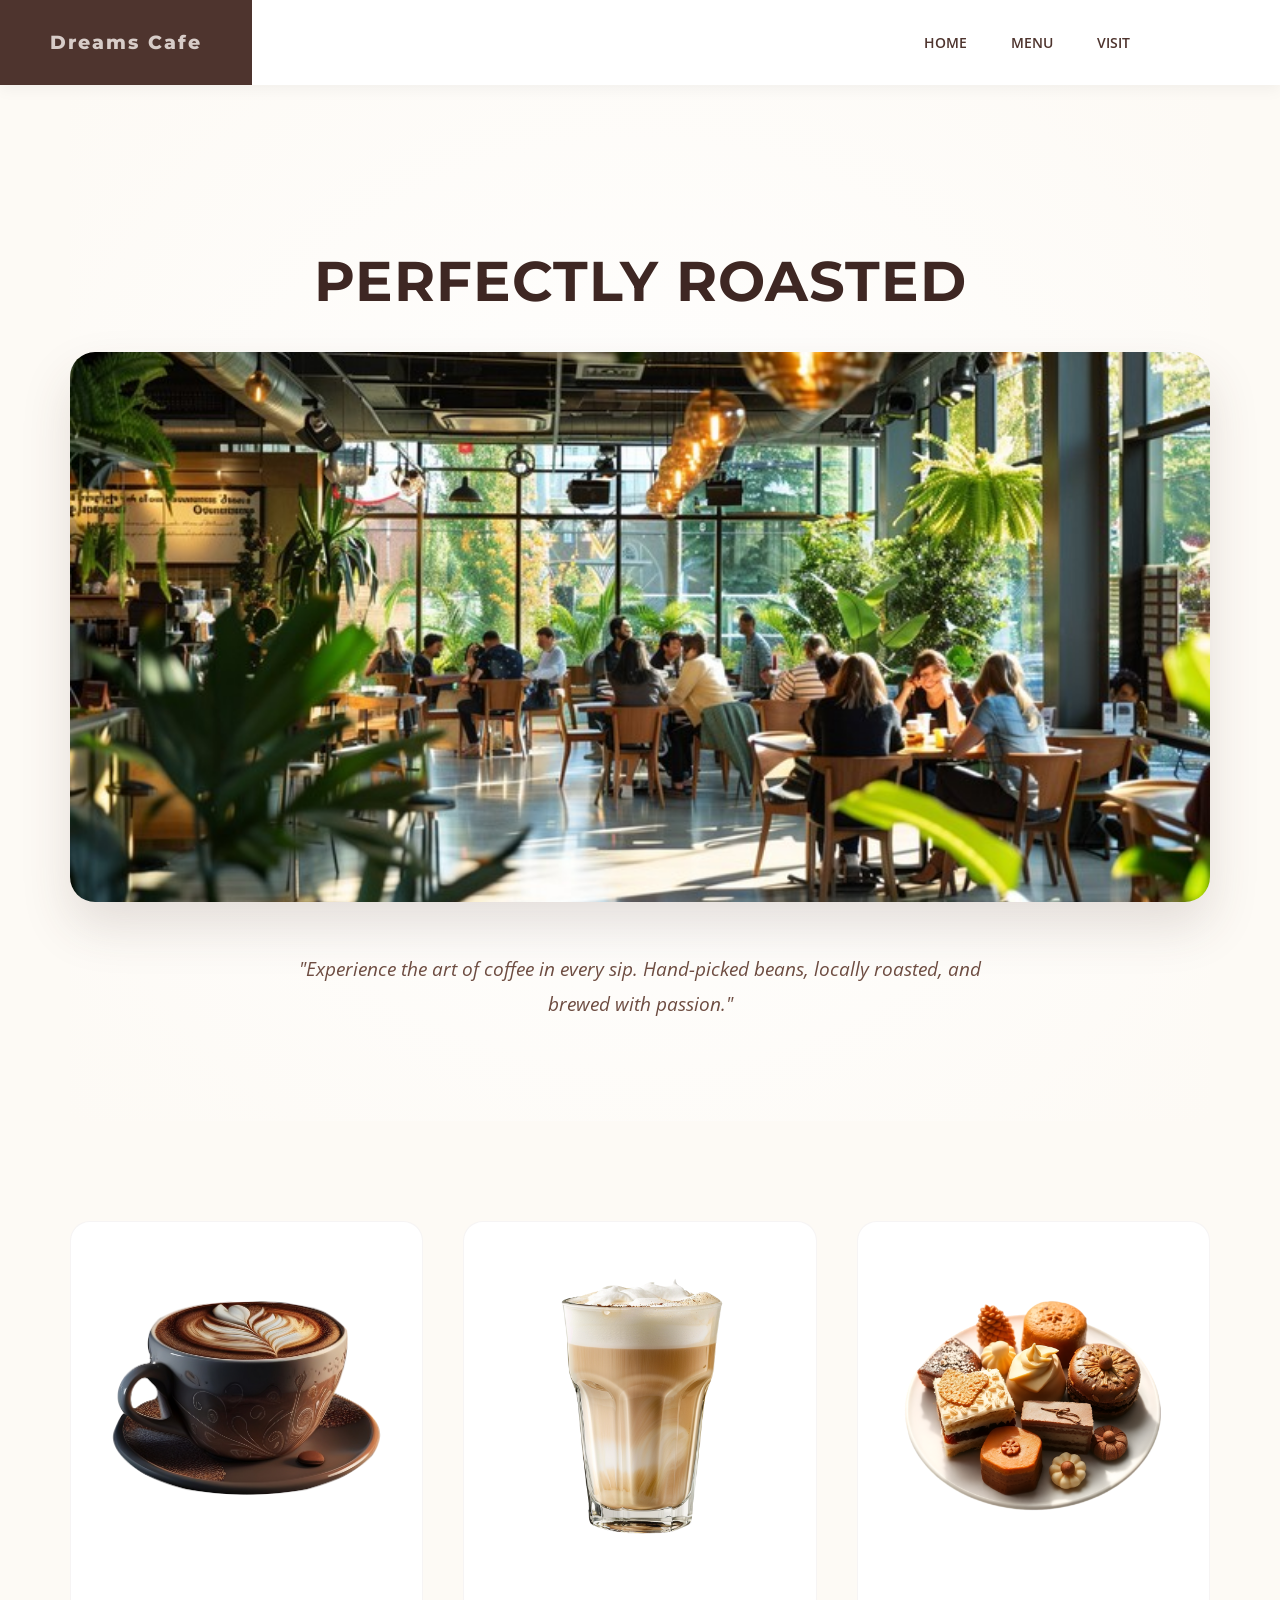
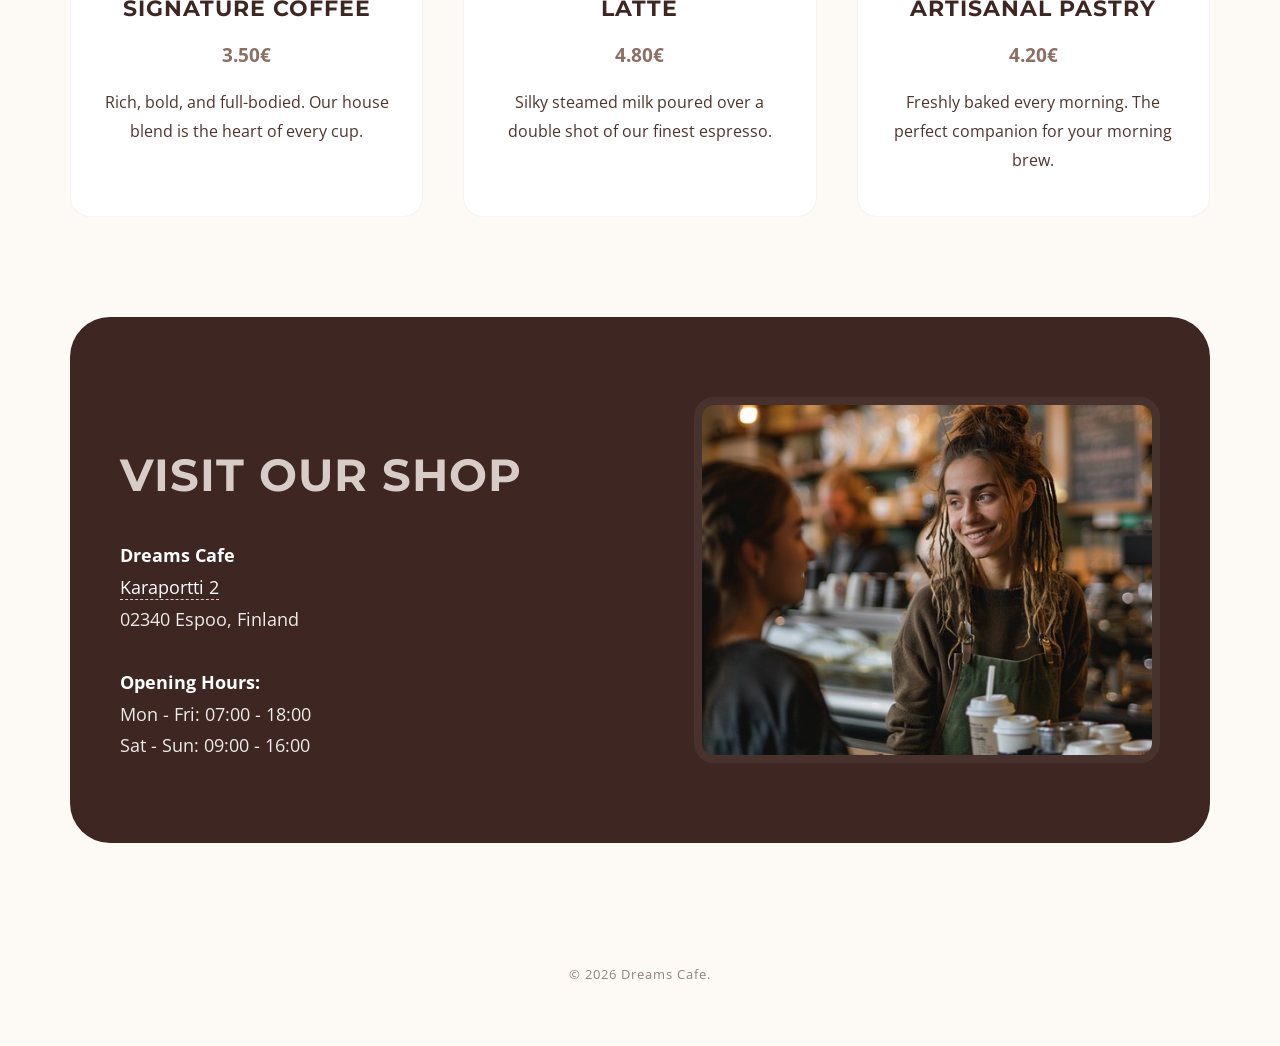
==== index.html @ cf1ba249 "added font" ====
<!DOCTYPE html>
<html lang="fi">
<head>
    <meta charset="UTF-8">
    <meta name="viewport" content="width=device-width, initial-scale=1.0">
    <title>Bean & Brew - Artisanal Coffee</title>


    <link href="https://fonts.googleapis.com/css2?family=Montserrat:wght@400;600;800&family=Open+Sans:wght@300;400;600&display=swap" rel="stylesheet">

    <link rel="stylesheet" href="layout.css">
</head>
<body>

    <header>
        <div class="logo-section">Dreams Cafe</div>
        <nav>
            <a href="#home">HOME</a>
            <a href="#products">MENU</a>
            <a href="#contact">VISIT</a>
        </nav>
    </header>

    <div class="container">

        <section id="home" class="home-section">
            <h1 class="hero-title">Perfectly Roasted</h1>
            <div class="img-wrapper">
                <img src="image/StockCake-Bustling_Coffee_Shop-832992-medium.jpg" alt="Fresh Coffee">
            </div>
            <p class="description-text">
                "Experience the art of coffee in every sip. Hand-picked beans, locally roasted, and brewed with passion."
            </p>
        </section>

        <section id="products" class="products-section">
            <div class="product-card">
                <img src="image/vecteezy_3d-realistic-coffee-cup-coffee-cup-cartoon_21049268.png" alt="Coffee">
                <h3>Signature Coffee</h3>
                <span class="price">3.50€</span>
                <p>Rich, bold, and full-bodied. Our house blend is the heart of every cup.</p>
            </div>
            <div class="product-card">
                <img src="image/vecteezy_creamy-latte-coffee-drink-in-glass_55181079.png" alt="Latte">
                <h3>Latte</h3>
                <span class="price">4.80€</span>
                <p>Silky steamed milk poured over a double shot of our finest espresso.</p>
            </div>
            <div class="product-card">
                <img src="image/vecteezy_artisan-pastries-beautifully-arranged-cakes-and-sweets_57127421.png" alt="Pastry">
                <h3>Artisanal Pastry</h3>
                <span class="price">4.20€</span>
                <p>Freshly baked every morning. The perfect companion for your morning brew.</p>
            </div>
        </section>

        <section id="contact" class="contact-section">
            <div class="contact-details">
                <h2>Visit Our Shop</h2>
                <div class="address-box">
                    <b>Dreams Cafe</b><br>
                    <a href="https://www.google.com/maps/search/?api=1&query=Karaportti+2+02340+Espoo" target="_blank">Karaportti 2</a><br>
                    02340 Espoo, Finland<br><br>
                    <b>Opening Hours:</b><br>
                    Mon - Fri: 07:00 - 18:00<br>
                    Sat - Sun: 09:00 - 16:00
                </div>
            </div>
            <img src="image/StockCake-Friendly_Barista_Smiling-459748-medium.jpg" alt="Our worker" class="map-img">
        </section>

    </div>

    <footer>
        © 2026 Dreams Cafe.
    </footer>

</body>
</html>
---- layout.css ----
html { scroll-behavior: smooth; }

body {
    margin: 0;
    padding: 0;
    font-family: 'Open Sans', sans-serif;
    background-color: #fdfaf5;
    color: #4e342e;
    line-height: 1.8;
}

h1, h2, h3 {
    font-family: 'Montserrat', sans-serif;
    text-transform: uppercase;
    letter-spacing: 1px;
    color: #3e2723;
}


header {
    background-color: #ffffff;
    display: flex;
    justify-content: space-between;
    align-items: center;
    height: 85px;
    position: sticky;
    top: 0;
    z-index: 1000;
    box-shadow: 0 4px 15px rgba(0,0,0,0.05);
}

.logo-section {
    background-color: #4e342e;
    color: #d7ccc8;
    height: 100%;
    display: flex;
    align-items: center;
    padding: 0 50px;
    font-family: 'Montserrat', sans-serif;
    font-weight: 800;
    font-size: 1.2rem;
    letter-spacing: 2px;
}

nav {
    padding-right: 150px;
}

nav a {
    text-decoration: none;
    color: #4e342e;
    margin-left: 40px;
    font-weight: 600;
    font-size: 0.85rem;
    transition: 0.3s;
    position: relative;
}

nav a::after {
    content: '';
    position: absolute;
    width: 0;
    height: 2px;
    bottom: -5px;
    left: 0;
    background-color: #a1887f;
    transition: 0.3s;
}
nav a:hover::after {
    width: 100%;
}
nav a:hover {
    color: #a1887f;
}

.container {
    max-width: 1140px;
    margin: 0 auto;
    padding: 0 20px;
}


.home-section {
    text-align: center;
    padding: 100px 0;
    background: radial-gradient(circle at center, #ffffff 0%, #fdfaf5 100%);
}

.hero-title {
    font-size: 3.5rem;
    margin-bottom: 20px;
    color: #3e2723;
}

.img-wrapper {
    overflow: hidden;
    border-radius: 25px;
    box-shadow: 0 25px 50px rgba(78, 52, 46, 0.15);
    margin-bottom: 50px;
}

.home-section img {
    width: 100%;
    height: 550px;
    object-fit: cover;
    display: block;
    transition: transform 1s ease;
}
.img-wrapper:hover img {
    transform: scale(1.03);
}

.description-text {
    max-width: 700px;
    margin: 0 auto;
    font-size: 1.2rem;
    color: #6d4c41;
    font-style: italic;
}


.products-section {
    padding: 100px 0;
    display: grid;
    grid-template-columns: repeat(3, 1fr);
    gap: 40px;
}

.product-card {
    background: #fff;
    padding: 25px;
    border-radius: 20px;
    transition: 0.4s;
    border: 1px solid rgba(78, 52, 46, 0.05);
    text-align: center;
}

.product-card:hover {
    transform: translateY(-12px);
    box-shadow: 0 15px 35px rgba(78, 52, 46, 0.1);
}

.product-card img {
    width: 100%;
    aspect-ratio: 1/1;
    object-fit: cover;
    border-radius: 15px;
    margin-bottom: 20px;
}

.product-card h3 {
    font-size: 1.4rem;
    margin: 10px 0;
    color: #3e2723;
}

.price {
    display: block;
    font-weight: 700;
    color: #8d6e63;
    margin-bottom: 10px;
    font-size: 1.2rem;
}


.contact-section {
    padding: 80px 50px;
    display: flex;
    justify-content: space-between;
    align-items: center;
    background-color: #3e2723;
    color: #efebe9;
    border-radius: 40px;
    margin-bottom: 60px;
}

.contact-details h2 {
    font-size: 2.8rem;
    margin-bottom: 25px;
    color: #d7ccc8;
}

.address-box {
    font-size: 1.1rem; line-height: 1.8;
}
.address-box b { color: #fff; }


.address-box a {
    color: #fff;
    text-decoration: none;
    border-bottom: 1px dashed #d7ccc8;
}
.address-box a:hover {
    color: #d7ccc8;
}

.map-img {
    width: 100%;
    max-width: 450px;
    height: 350px;
    object-fit: cover;
    border-radius: 20px;
    margin-left: 50px;
    border: 8px solid rgba(255,255,255,0.05);
}

footer {
    text-align: center;
    padding: 60px 0;
    opacity: 0.6;
    font-size: 0.8rem;
    letter-spacing: 1px;
    color: #4e342e;
}


@media (max-width: 900px) {
    nav { padding-right: 20px; }
    .products-section { grid-template-columns: 1fr;
    }

    .contact-section { flex-direction: column;
        text-align: center;
        padding: 40px 20px;
    }

    .map-img { margin-left: 0;
        margin-top: 40px;
        width: 100%; }
    .hero-title {
        font-size: 2.5rem; }
}
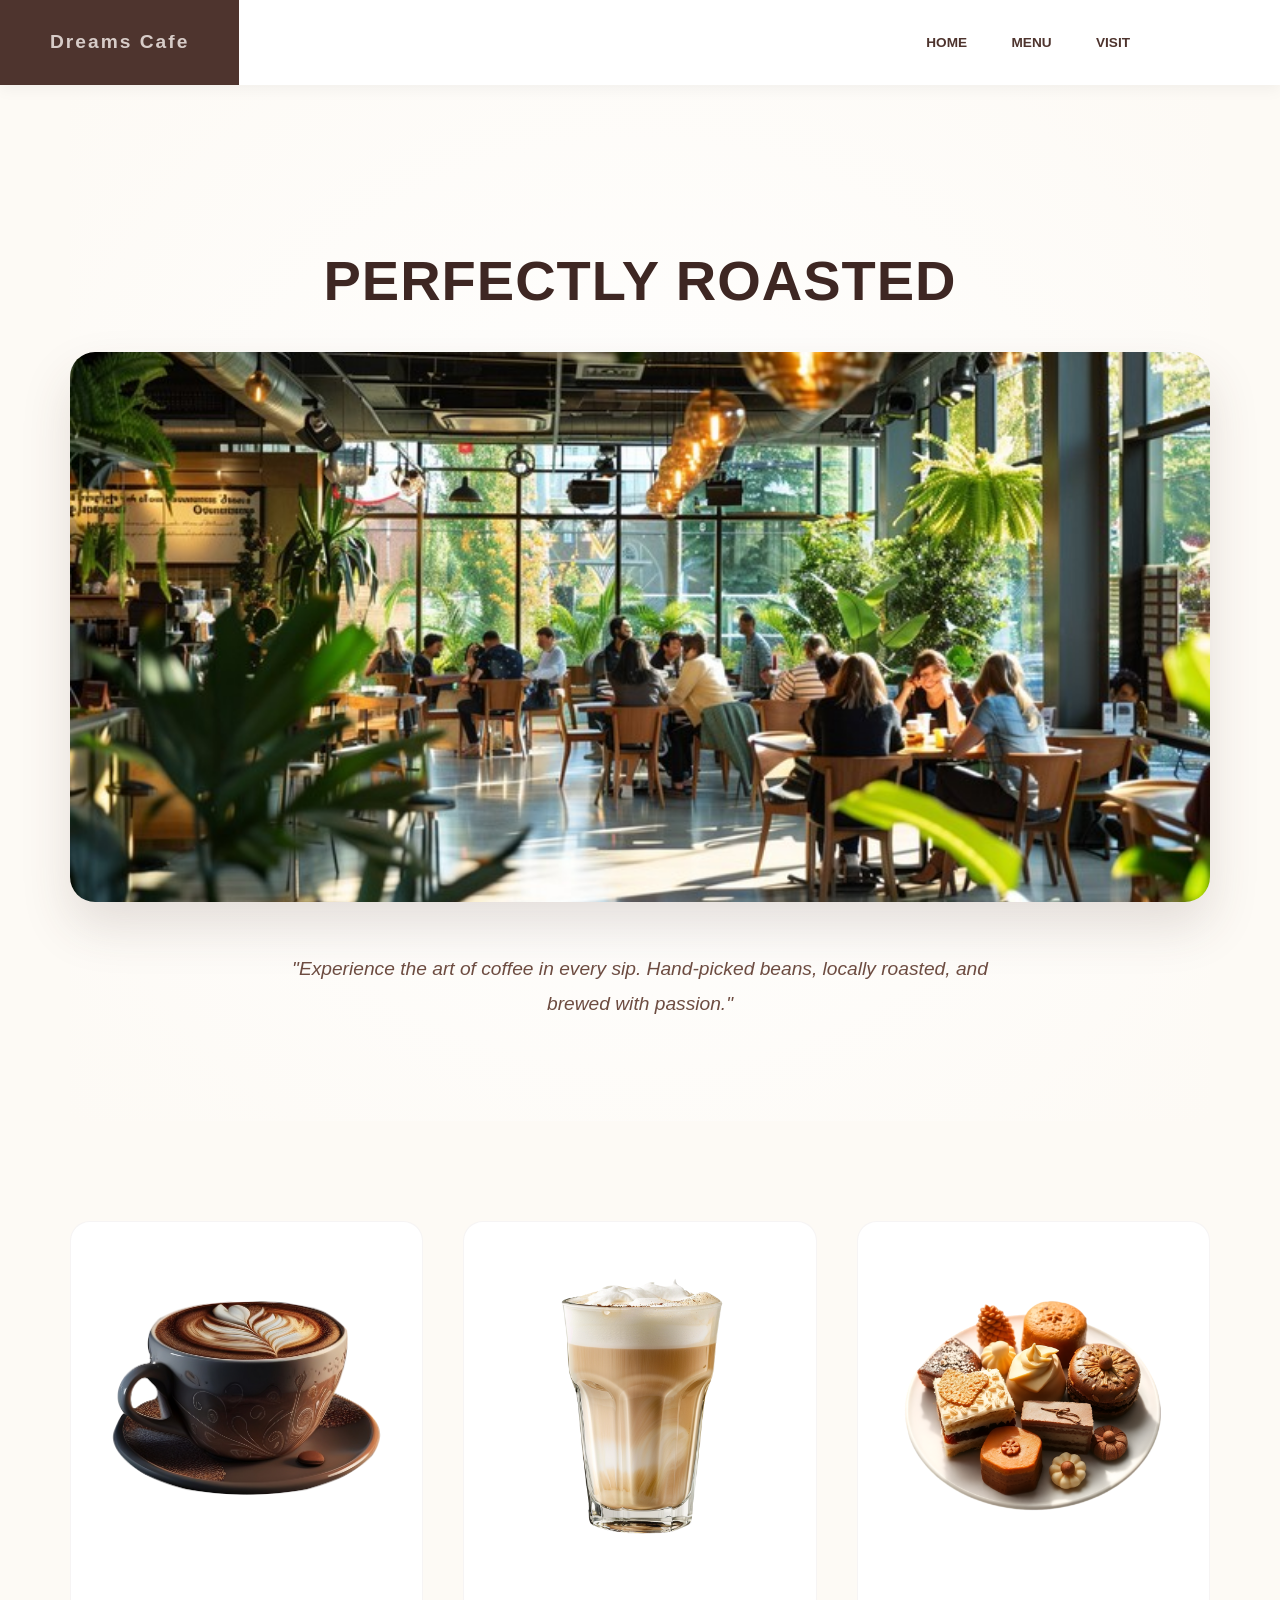
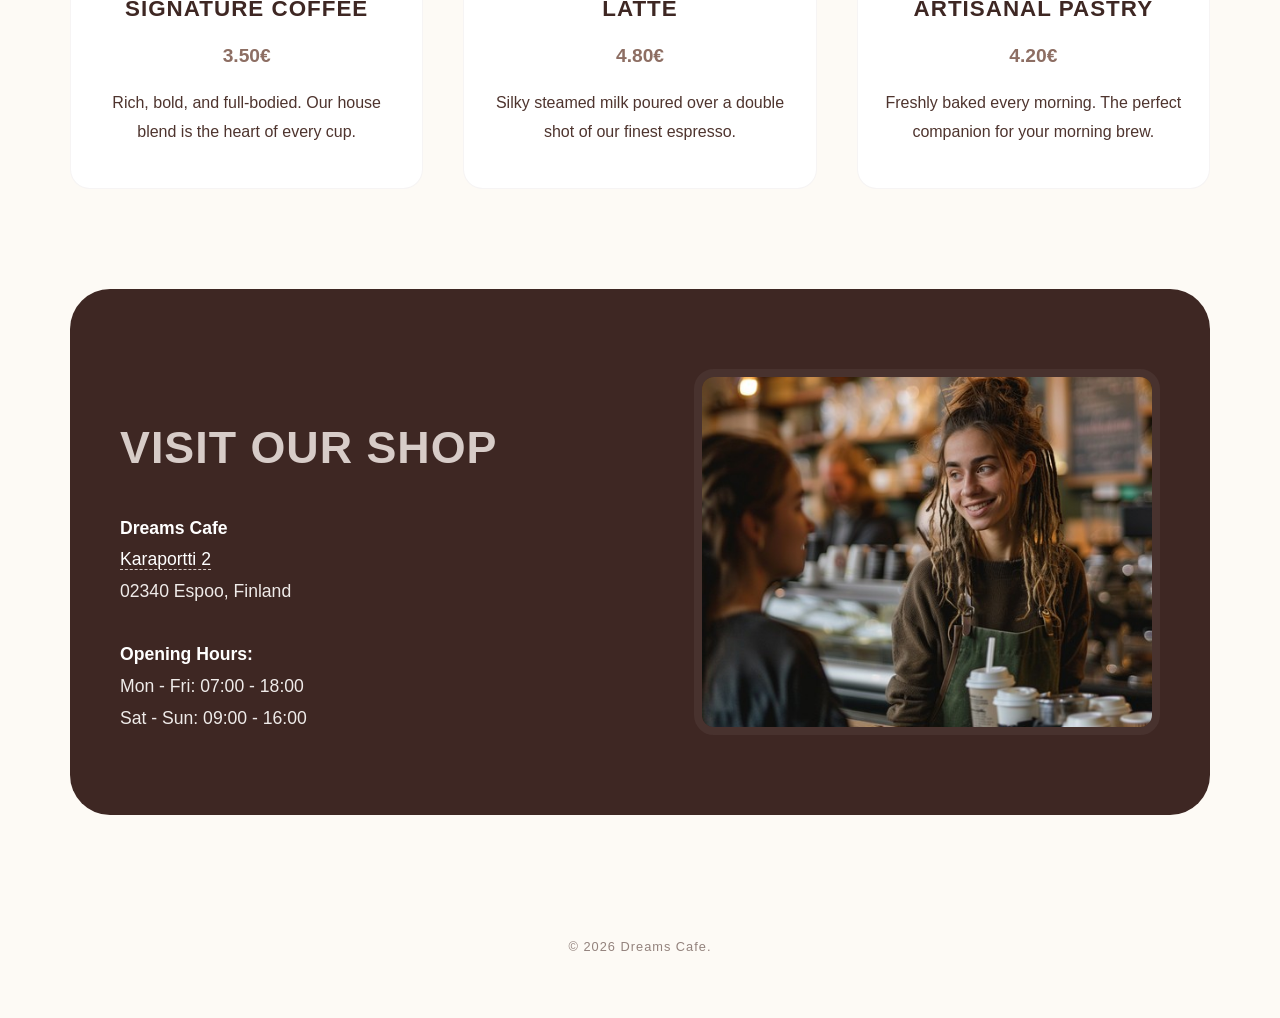
==== commit b8faaebc: "first" ====
--- a/index.html
+++ b/index.html
@@ -5,8 +5,6 @@
     <meta name="viewport" content="width=device-width, initial-scale=1.0">
     <title>Bean & Brew - Artisanal Coffee</title>
 
-
-    <link href="https://fonts.googleapis.com/css2?family=Montserrat:wght@400;600;800&family=Open+Sans:wght@300;400;600&display=swap" rel="stylesheet">
 
     <link rel="stylesheet" href="layout.css">
 </head>
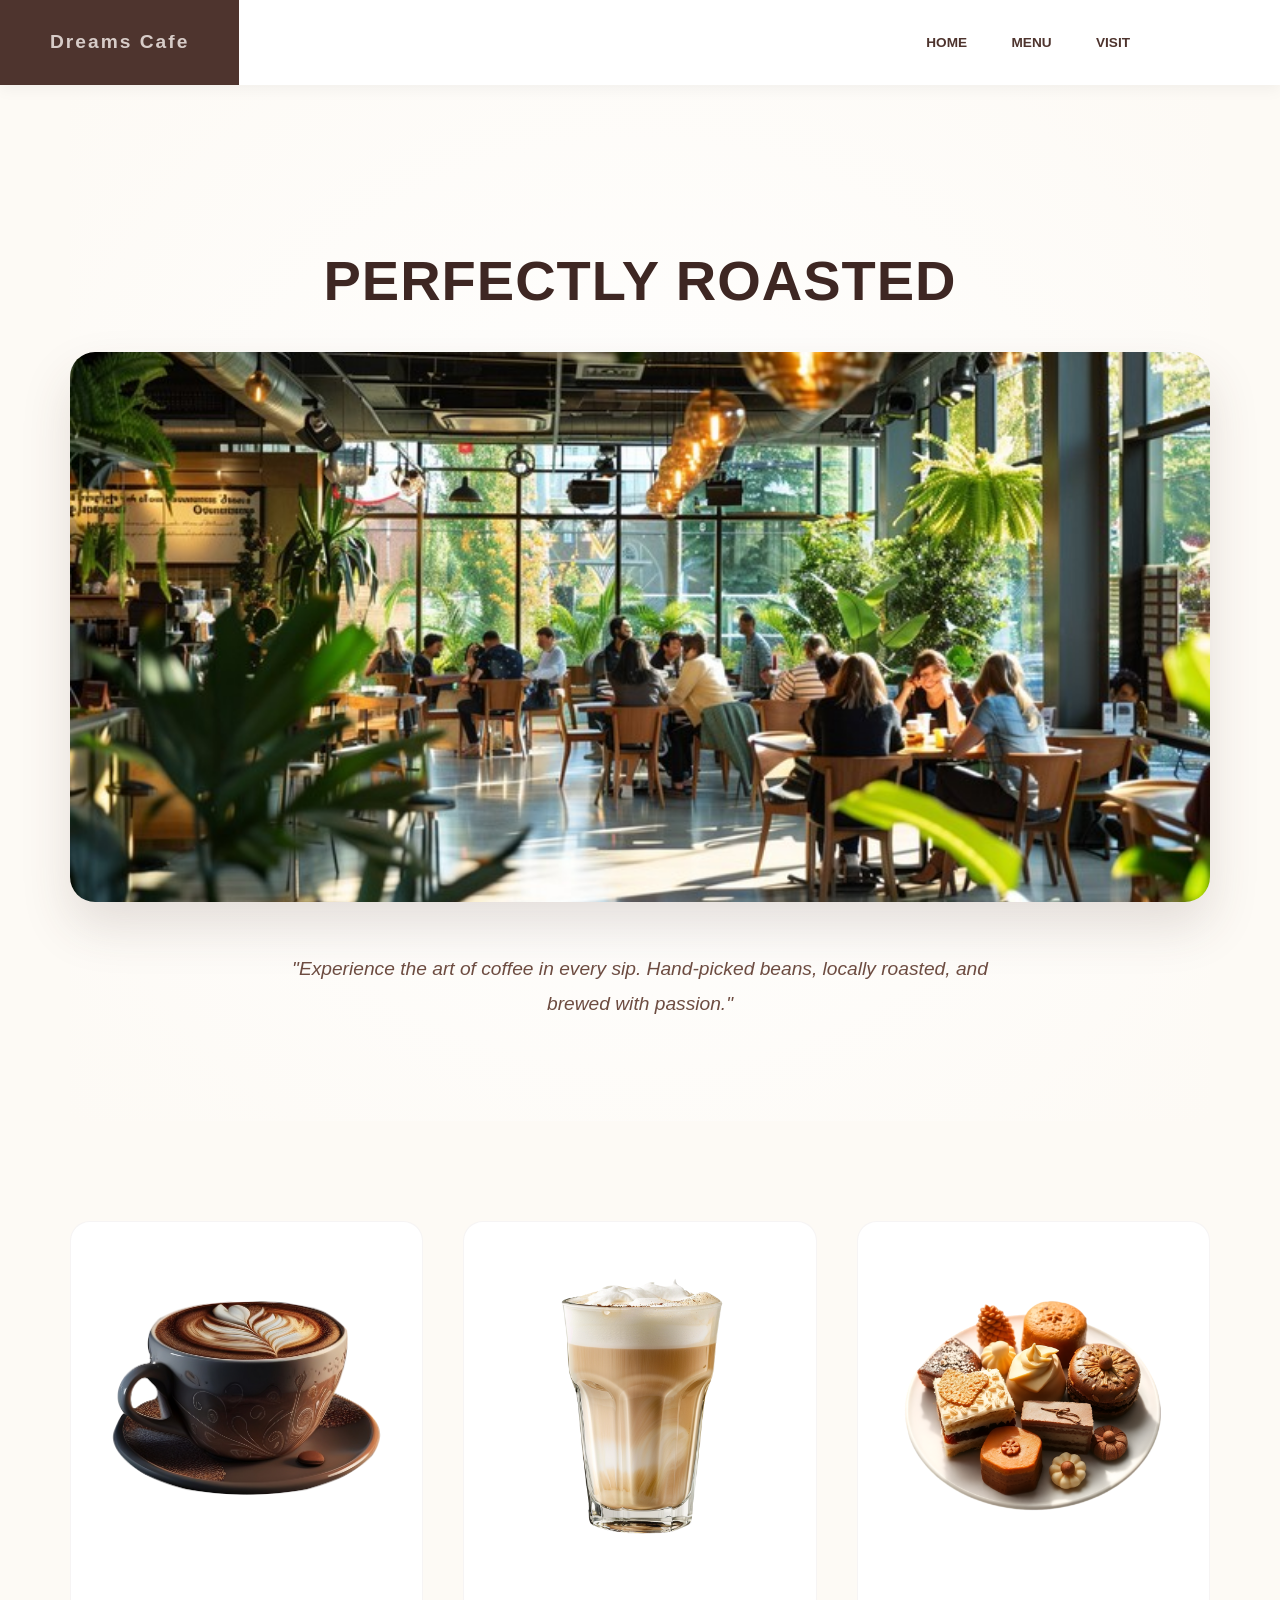
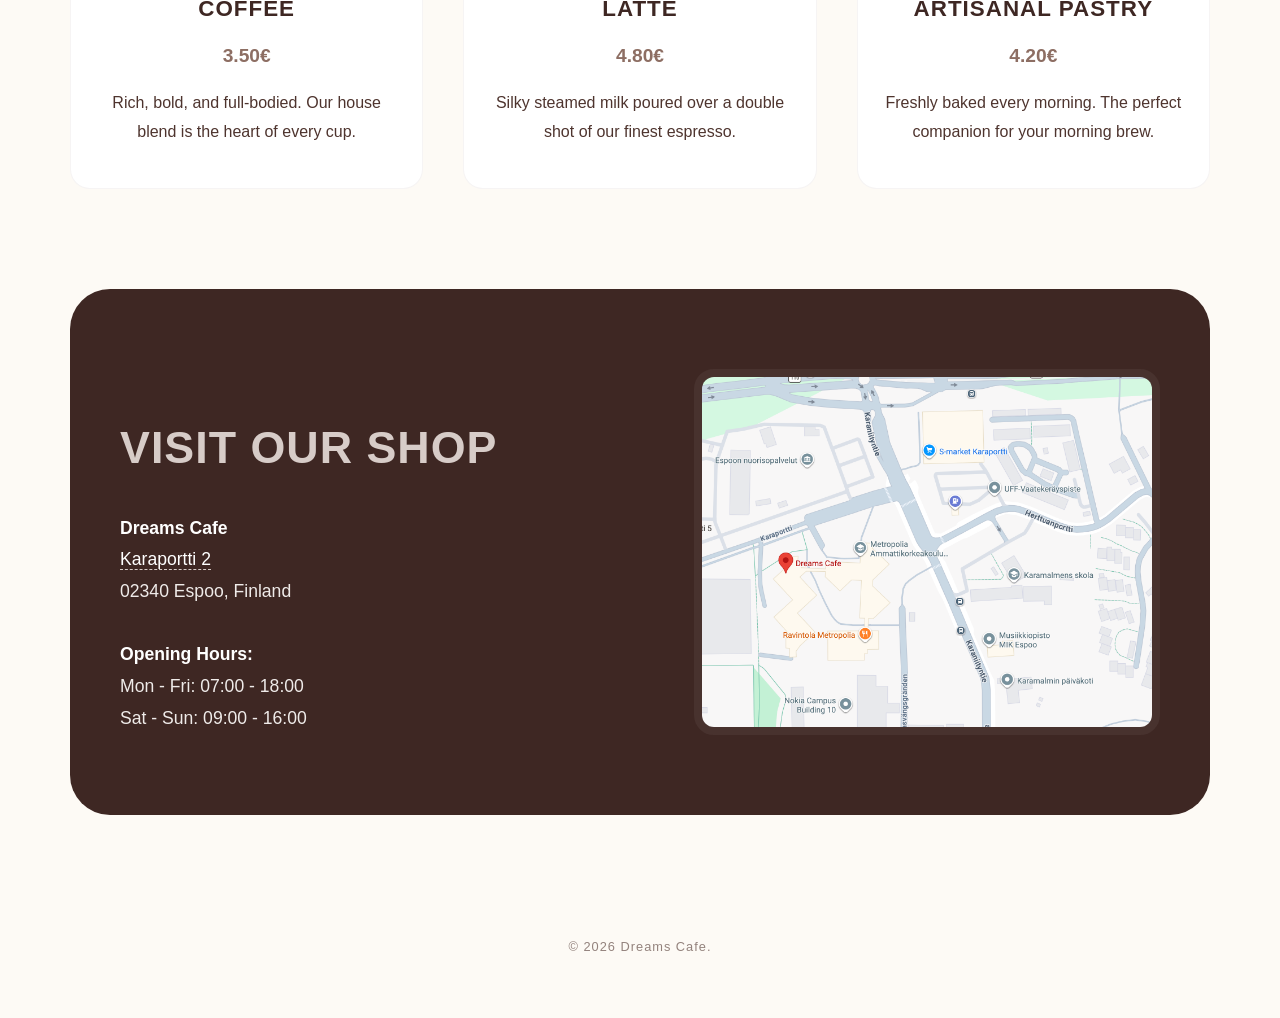
==== commit b4000dac: "added missing Google Fonts in HTML head" ====
--- a/index.html
+++ b/index.html
@@ -1,77 +1,78 @@
-<!DOCTYPE html>
-<html lang="fi">
-<head>
-    <meta charset="UTF-8">
-    <meta name="viewport" content="width=device-width, initial-scale=1.0">
-    <title>Bean & Brew - Artisanal Coffee</title>
+    <!DOCTYPE html>
+    <html lang="fi">
+    <head>
+        <meta charset="UTF-8">
+        <meta name="viewport" content="width=device-width, initial-scale=1.0">
+        <title>Dreams Cafe</title>
 
+        <link href="https://https://fonts.googleapis.com/css2?family=Montserrat:wght@700;800&family=Open+Sans:wght@400;600&display=swap" rel="stylesheet">
 
-    <link rel="stylesheet" href="layout.css">
-</head>
-<body>
+        <link rel="stylesheet" href="layout.css">
+    </head>
+    <body>
 
-    <header>
-        <div class="logo-section">Dreams Cafe</div>
-        <nav>
-            <a href="#home">HOME</a>
-            <a href="#products">MENU</a>
-            <a href="#contact">VISIT</a>
-        </nav>
-    </header>
+        <header>
+            <div class="logo-section">Dreams Cafe</div>
+            <nav>
+                <a href="#home">HOME</a>
+                <a href="#products">MENU</a>
+                <a href="#contact">VISIT</a>
+            </nav>
+        </header>
 
-    <div class="container">
+        <div class="container">
 
-        <section id="home" class="home-section">
-            <h1 class="hero-title">Perfectly Roasted</h1>
-            <div class="img-wrapper">
-                <img src="image/StockCake-Bustling_Coffee_Shop-832992-medium.jpg" alt="Fresh Coffee">
-            </div>
-            <p class="description-text">
-                "Experience the art of coffee in every sip. Hand-picked beans, locally roasted, and brewed with passion."
-            </p>
-        </section>
+            <section id="home" class="home-section">
+                <h1 class="hero-title">Perfectly Roasted</h1>
+                <div class="img-wrapper">
+                    <img src="image/StockCake-Bustling_Coffee_Shop-832992-medium.jpg" alt="Fresh Coffee">
+                </div>
+                <p class="description-text">
+                    "Experience the art of coffee in every sip. Hand-picked beans, locally roasted, and brewed with passion."
+                </p>
+            </section>
 
-        <section id="products" class="products-section">
-            <div class="product-card">
-                <img src="image/vecteezy_3d-realistic-coffee-cup-coffee-cup-cartoon_21049268.png" alt="Coffee">
-                <h3>Signature Coffee</h3>
-                <span class="price">3.50€</span>
-                <p>Rich, bold, and full-bodied. Our house blend is the heart of every cup.</p>
-            </div>
-            <div class="product-card">
-                <img src="image/vecteezy_creamy-latte-coffee-drink-in-glass_55181079.png" alt="Latte">
-                <h3>Latte</h3>
-                <span class="price">4.80€</span>
-                <p>Silky steamed milk poured over a double shot of our finest espresso.</p>
-            </div>
-            <div class="product-card">
-                <img src="image/vecteezy_artisan-pastries-beautifully-arranged-cakes-and-sweets_57127421.png" alt="Pastry">
-                <h3>Artisanal Pastry</h3>
-                <span class="price">4.20€</span>
-                <p>Freshly baked every morning. The perfect companion for your morning brew.</p>
-            </div>
-        </section>
+            <section id="products" class="products-section">
+                <div class="product-card">
+                    <img src="image/vecteezy_3d-realistic-coffee-cup-coffee-cup-cartoon_21049268.png" alt="Coffee">
+                    <h3>Coffee</h3>
+                    <span class="price">3.50€</span>
+                    <p>Rich, bold, and full-bodied. Our house blend is the heart of every cup.</p>
+                </div>
+                <div class="product-card">
+                    <img src="image/vecteezy_creamy-latte-coffee-drink-in-glass_55181079.png" alt="Latte">
+                    <h3>Latte</h3>
+                    <span class="price">4.80€</span>
+                    <p>Silky steamed milk poured over a double shot of our finest espresso.</p>
+                </div>
+                <div class="product-card">
+                    <img src="image/vecteezy_artisan-pastries-beautifully-arranged-cakes-and-sweets_57127421.png" alt="Pastry">
+                    <h3>Artisanal Pastry</h3>
+                    <span class="price">4.20€</span>
+                    <p>Freshly baked every morning. The perfect companion for your morning brew.</p>
+                </div>
+            </section>
 
-        <section id="contact" class="contact-section">
-            <div class="contact-details">
-                <h2>Visit Our Shop</h2>
-                <div class="address-box">
-                    <b>Dreams Cafe</b><br>
-                    <a href="https://www.google.com/maps/search/?api=1&query=Karaportti+2+02340+Espoo" target="_blank">Karaportti 2</a><br>
-                    02340 Espoo, Finland<br><br>
-                    <b>Opening Hours:</b><br>
-                    Mon - Fri: 07:00 - 18:00<br>
-                    Sat - Sun: 09:00 - 16:00
+            <section id="contact" class="contact-section">
+                <div class="contact-details">
+                    <h2>Visit Our Shop</h2>
+                    <div class="address-box">
+                        <b>Dreams Cafe</b><br>
+                        <a href="https://www.google.com/maps/search/?api=1&query=Karaportti+2+02340+Espoo" target="_blank"> Karaportti 2</a><br>
+                        02340 Espoo, Finland<br><br>
+                        <b>Opening Hours:</b><br>
+                        Mon - Fri: 07:00 - 18:00<br>
+                        Sat - Sun: 09:00 - 16:00
+                    </div>
                 </div>
-            </div>
-            <img src="image/StockCake-Friendly_Barista_Smiling-459748-medium.jpg" alt="Our worker" class="map-img">
-        </section>
+                <img src="image/Screenshot 2026-03-27 at 15.34.46.png" alt="Our worker" class="worker-img">
+            </section>
 
-    </div>
+        </div>
 
-    <footer>
-        © 2026 Dreams Cafe.
-    </footer>
+        <footer>
+            © 2026 Dreams Cafe.
+        </footer>
 
-</body>
-</html>+    </body>
+    </html>
--- a/layout.css
+++ b/layout.css
@@ -185,7 +185,8 @@
 .address-box {
     font-size: 1.1rem; line-height: 1.8;
 }
-.address-box b { color: #fff; }
+.address-box b { color: #fff;
+}
 
 
 .address-box a {
@@ -197,7 +198,7 @@
     color: #d7ccc8;
 }
 
-.map-img {
+.worker-img {
     width: 100%;
     max-width: 450px;
     height: 350px;
@@ -218,7 +219,8 @@
 
 
 @media (max-width: 900px) {
-    nav { padding-right: 20px; }
+    nav { padding-right: 20px;
+    }
     .products-section { grid-template-columns: 1fr;
     }
 
@@ -229,9 +231,11 @@
 
     .map-img { margin-left: 0;
         margin-top: 40px;
-        width: 100%; }
+        width: 100%;
+    }
     .hero-title {
-        font-size: 2.5rem; }
-}
-
-
+        font-size: 2.5rem;
+    }
+}
+
+
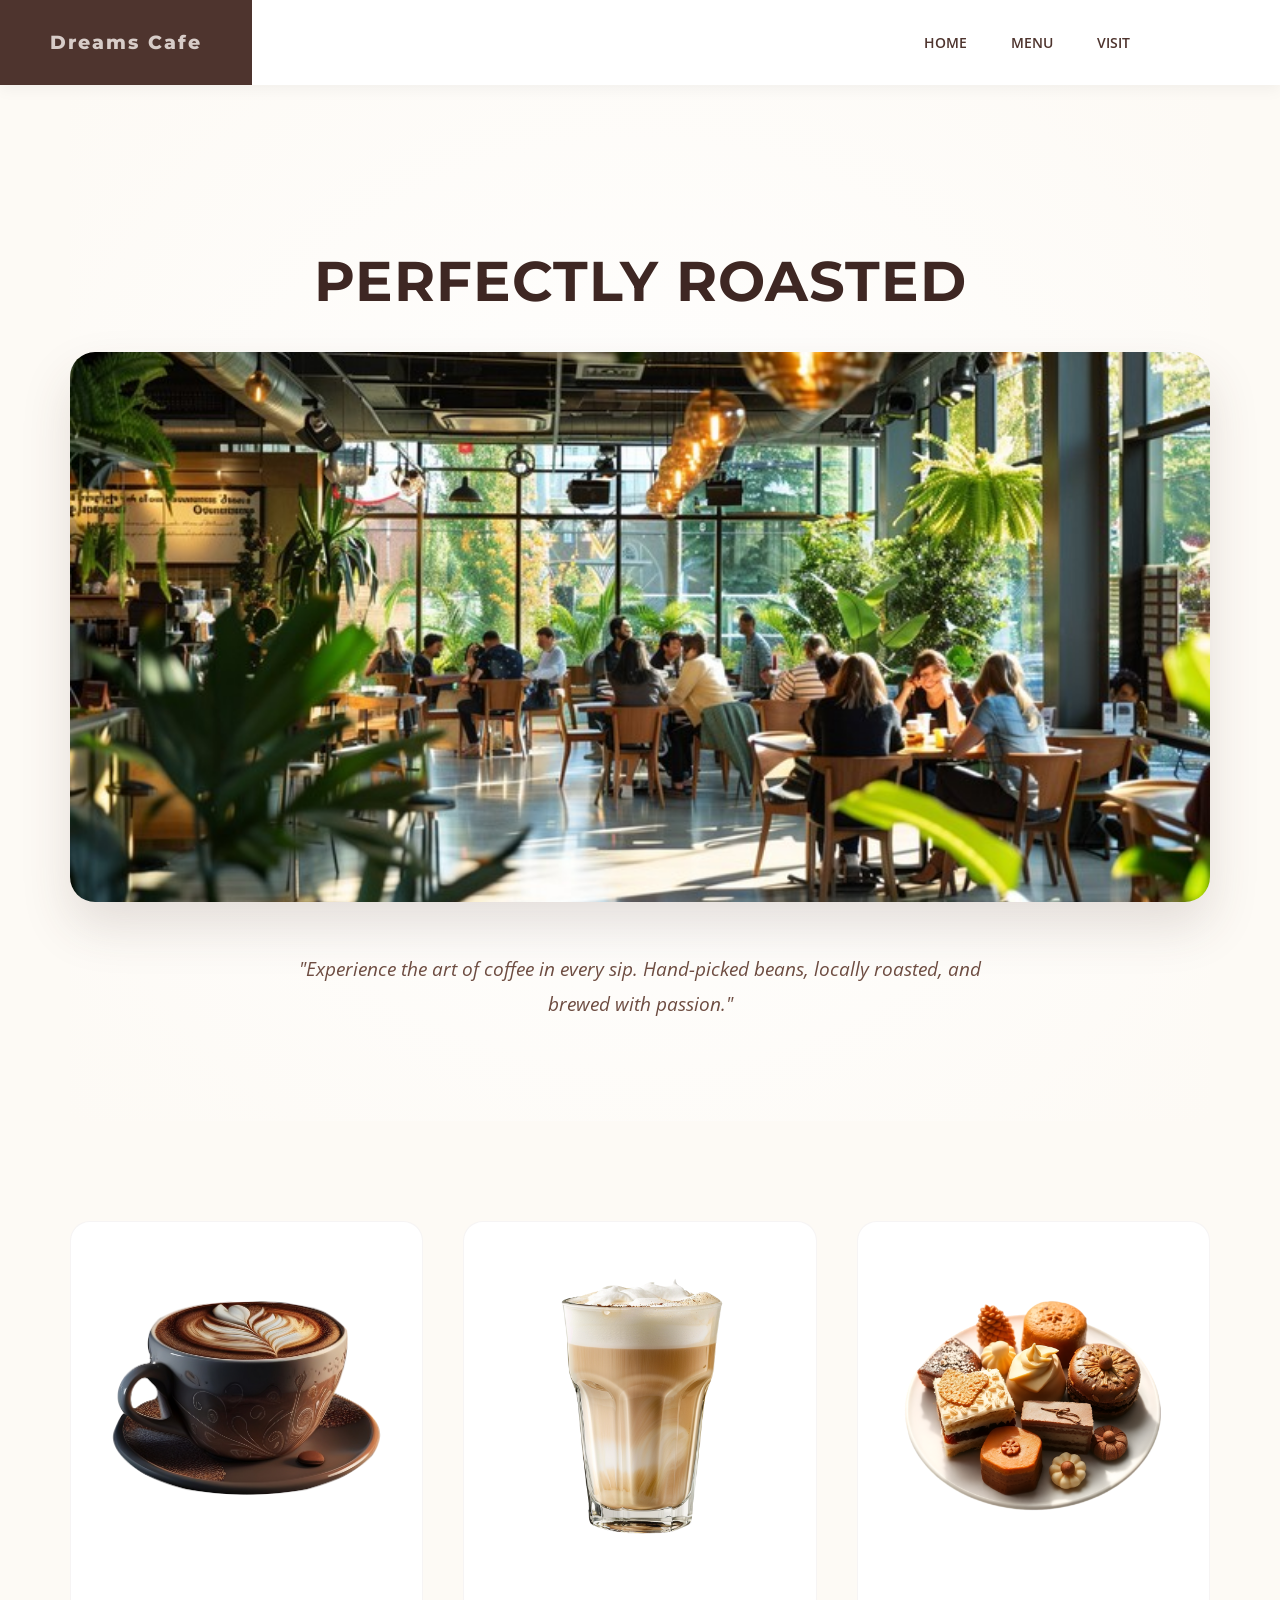
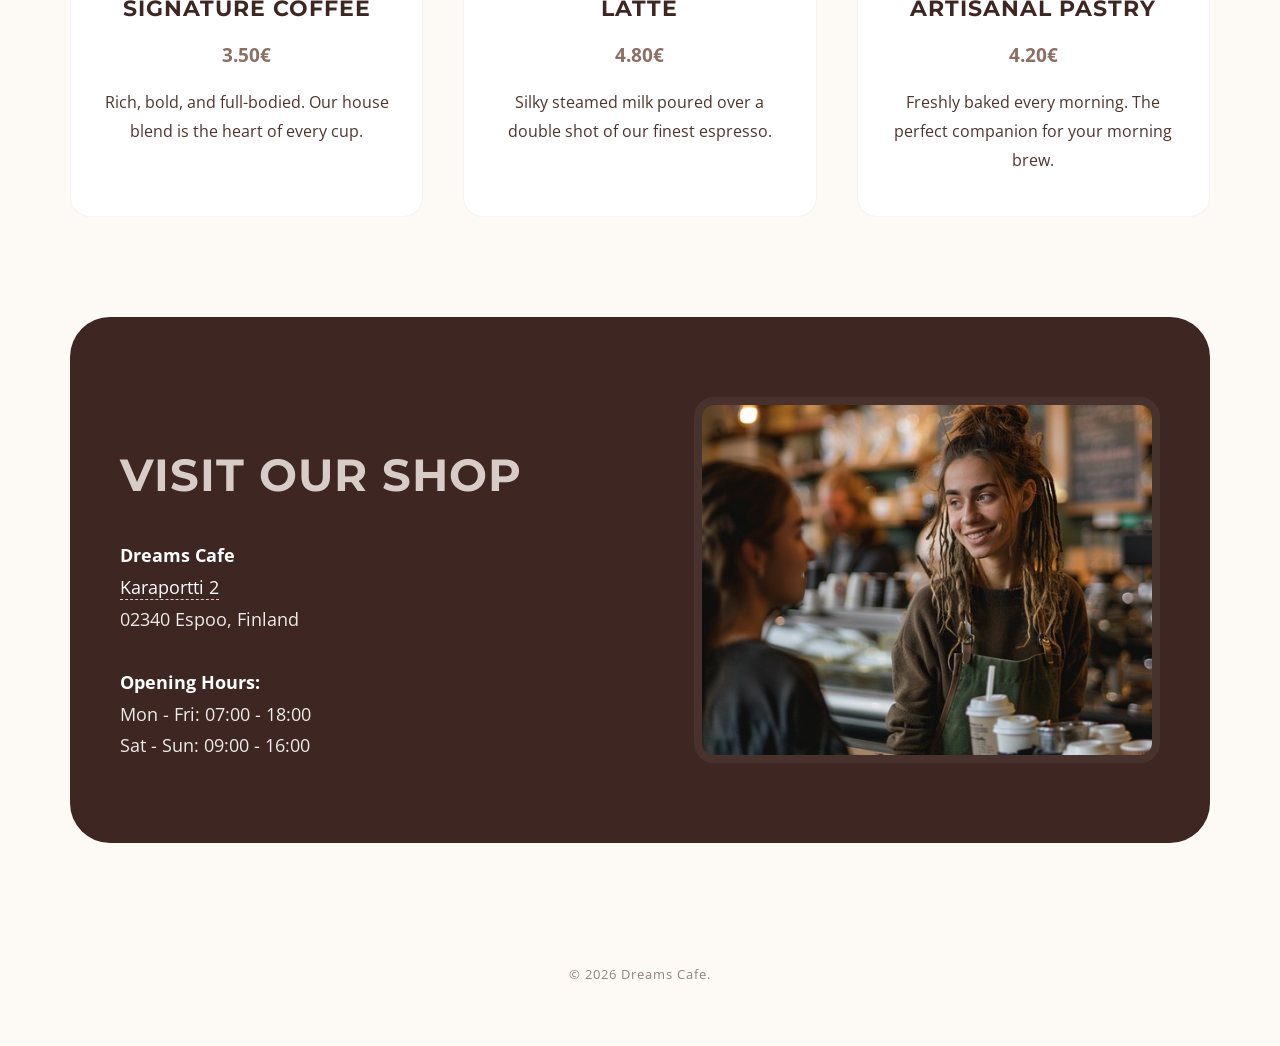
==== commit 88e735e0: "added missing Google Fonts in HTML head" ====
--- a/index.html
+++ b/index.html
@@ -1,78 +1,78 @@
-    <!DOCTYPE html>
-    <html lang="fi">
-    <head>
-        <meta charset="UTF-8">
-        <meta name="viewport" content="width=device-width, initial-scale=1.0">
-        <title>Dreams Cafe</title>
+<!DOCTYPE html>
+<html lang="fi">
+<head>
+    <meta charset="UTF-8">
+    <meta name="viewport" content="width=device-width, initial-scale=1.0">
+    <title>Dreams Cafe</title>
 
-        <link href="https://https://fonts.googleapis.com/css2?family=Montserrat:wght@700;800&family=Open+Sans:wght@400;600&display=swap" rel="stylesheet">
+    <link href="https://fonts.googleapis.com/css2?family=Montserrat:wght@400;600;800&family=Open+Sans:wght@300;400;600&display=swap" rel="stylesheet">
 
-        <link rel="stylesheet" href="layout.css">
-    </head>
-    <body>
+    <link rel="stylesheet" href="layout.css">
+</head>
+<body>
 
-        <header>
-            <div class="logo-section">Dreams Cafe</div>
-            <nav>
-                <a href="#home">HOME</a>
-                <a href="#products">MENU</a>
-                <a href="#contact">VISIT</a>
-            </nav>
-        </header>
+    <header>
+        <div class="logo-section">Dreams Cafe</div>
+        <nav>
+            <a href="#home">HOME</a>
+            <a href="#products">MENU</a>
+            <a href="#contact">VISIT</a>
+        </nav>
+    </header>
 
-        <div class="container">
+    <div class="container">
 
-            <section id="home" class="home-section">
-                <h1 class="hero-title">Perfectly Roasted</h1>
-                <div class="img-wrapper">
-                    <img src="image/StockCake-Bustling_Coffee_Shop-832992-medium.jpg" alt="Fresh Coffee">
+        <section id="home" class="home-section">
+            <h1 class="hero-title">Perfectly Roasted</h1>
+            <div class="img-wrapper">
+                <img src="image/StockCake-Bustling_Coffee_Shop-832992-medium.jpg" alt="Fresh Coffee">
+            </div>
+            <p class="description-text">
+                "Experience the art of coffee in every sip. Hand-picked beans, locally roasted, and brewed with passion."
+            </p>
+        </section>
+
+        <section id="products" class="products-section">
+            <div class="product-card">
+                <img src="image/vecteezy_3d-realistic-coffee-cup-coffee-cup-cartoon_21049268.png" alt="Coffee">
+                <h3>Signature Coffee</h3>
+                <span class="price">3.50€</span>
+                <p>Rich, bold, and full-bodied. Our house blend is the heart of every cup.</p>
+            </div>
+            <div class="product-card">
+                <img src="image/vecteezy_creamy-latte-coffee-drink-in-glass_55181079.png" alt="Latte">
+                <h3>Latte</h3>
+                <span class="price">4.80€</span>
+                <p>Silky steamed milk poured over a double shot of our finest espresso.</p>
+            </div>
+            <div class="product-card">
+                <img src="image/vecteezy_artisan-pastries-beautifully-arranged-cakes-and-sweets_57127421.png" alt="Pastry">
+                <h3>Artisanal Pastry</h3>
+                <span class="price">4.20€</span>
+                <p>Freshly baked every morning. The perfect companion for your morning brew.</p>
+            </div>
+        </section>
+
+        <section id="contact" class="contact-section">
+            <div class="contact-details">
+                <h2>Visit Our Shop</h2>
+                <div class="address-box">
+                    <b>Dreams Cafe</b><br>
+                    <a href="https://www.google.com/maps/search/?api=1&query=Karaportti+2+02340+Espoo" target="_blank"> Karaportti 2</a><br>
+                    02340 Espoo, Finland<br><br>
+                    <b>Opening Hours:</b><br>
+                    Mon - Fri: 07:00 - 18:00<br>
+                    Sat - Sun: 09:00 - 16:00
                 </div>
-                <p class="description-text">
-                    "Experience the art of coffee in every sip. Hand-picked beans, locally roasted, and brewed with passion."
-                </p>
-            </section>
+            </div>
+            <img src="image/StockCake-Friendly_Barista_Smiling-459748-medium.jpg" alt="Our worker" class="worker-img">
+        </section>
 
-            <section id="products" class="products-section">
-                <div class="product-card">
-                    <img src="image/vecteezy_3d-realistic-coffee-cup-coffee-cup-cartoon_21049268.png" alt="Coffee">
-                    <h3>Coffee</h3>
-                    <span class="price">3.50€</span>
-                    <p>Rich, bold, and full-bodied. Our house blend is the heart of every cup.</p>
-                </div>
-                <div class="product-card">
-                    <img src="image/vecteezy_creamy-latte-coffee-drink-in-glass_55181079.png" alt="Latte">
-                    <h3>Latte</h3>
-                    <span class="price">4.80€</span>
-                    <p>Silky steamed milk poured over a double shot of our finest espresso.</p>
-                </div>
-                <div class="product-card">
-                    <img src="image/vecteezy_artisan-pastries-beautifully-arranged-cakes-and-sweets_57127421.png" alt="Pastry">
-                    <h3>Artisanal Pastry</h3>
-                    <span class="price">4.20€</span>
-                    <p>Freshly baked every morning. The perfect companion for your morning brew.</p>
-                </div>
-            </section>
+    </div>
 
-            <section id="contact" class="contact-section">
-                <div class="contact-details">
-                    <h2>Visit Our Shop</h2>
-                    <div class="address-box">
-                        <b>Dreams Cafe</b><br>
-                        <a href="https://www.google.com/maps/search/?api=1&query=Karaportti+2+02340+Espoo" target="_blank"> Karaportti 2</a><br>
-                        02340 Espoo, Finland<br><br>
-                        <b>Opening Hours:</b><br>
-                        Mon - Fri: 07:00 - 18:00<br>
-                        Sat - Sun: 09:00 - 16:00
-                    </div>
-                </div>
-                <img src="image/Screenshot 2026-03-27 at 15.34.46.png" alt="Our worker" class="worker-img">
-            </section>
+    <footer>
+        © 2026 Dreams Cafe.
+    </footer>
 
-        </div>
-
-        <footer>
-            © 2026 Dreams Cafe.
-        </footer>
-
-    </body>
-    </html>+</body>
+</html>
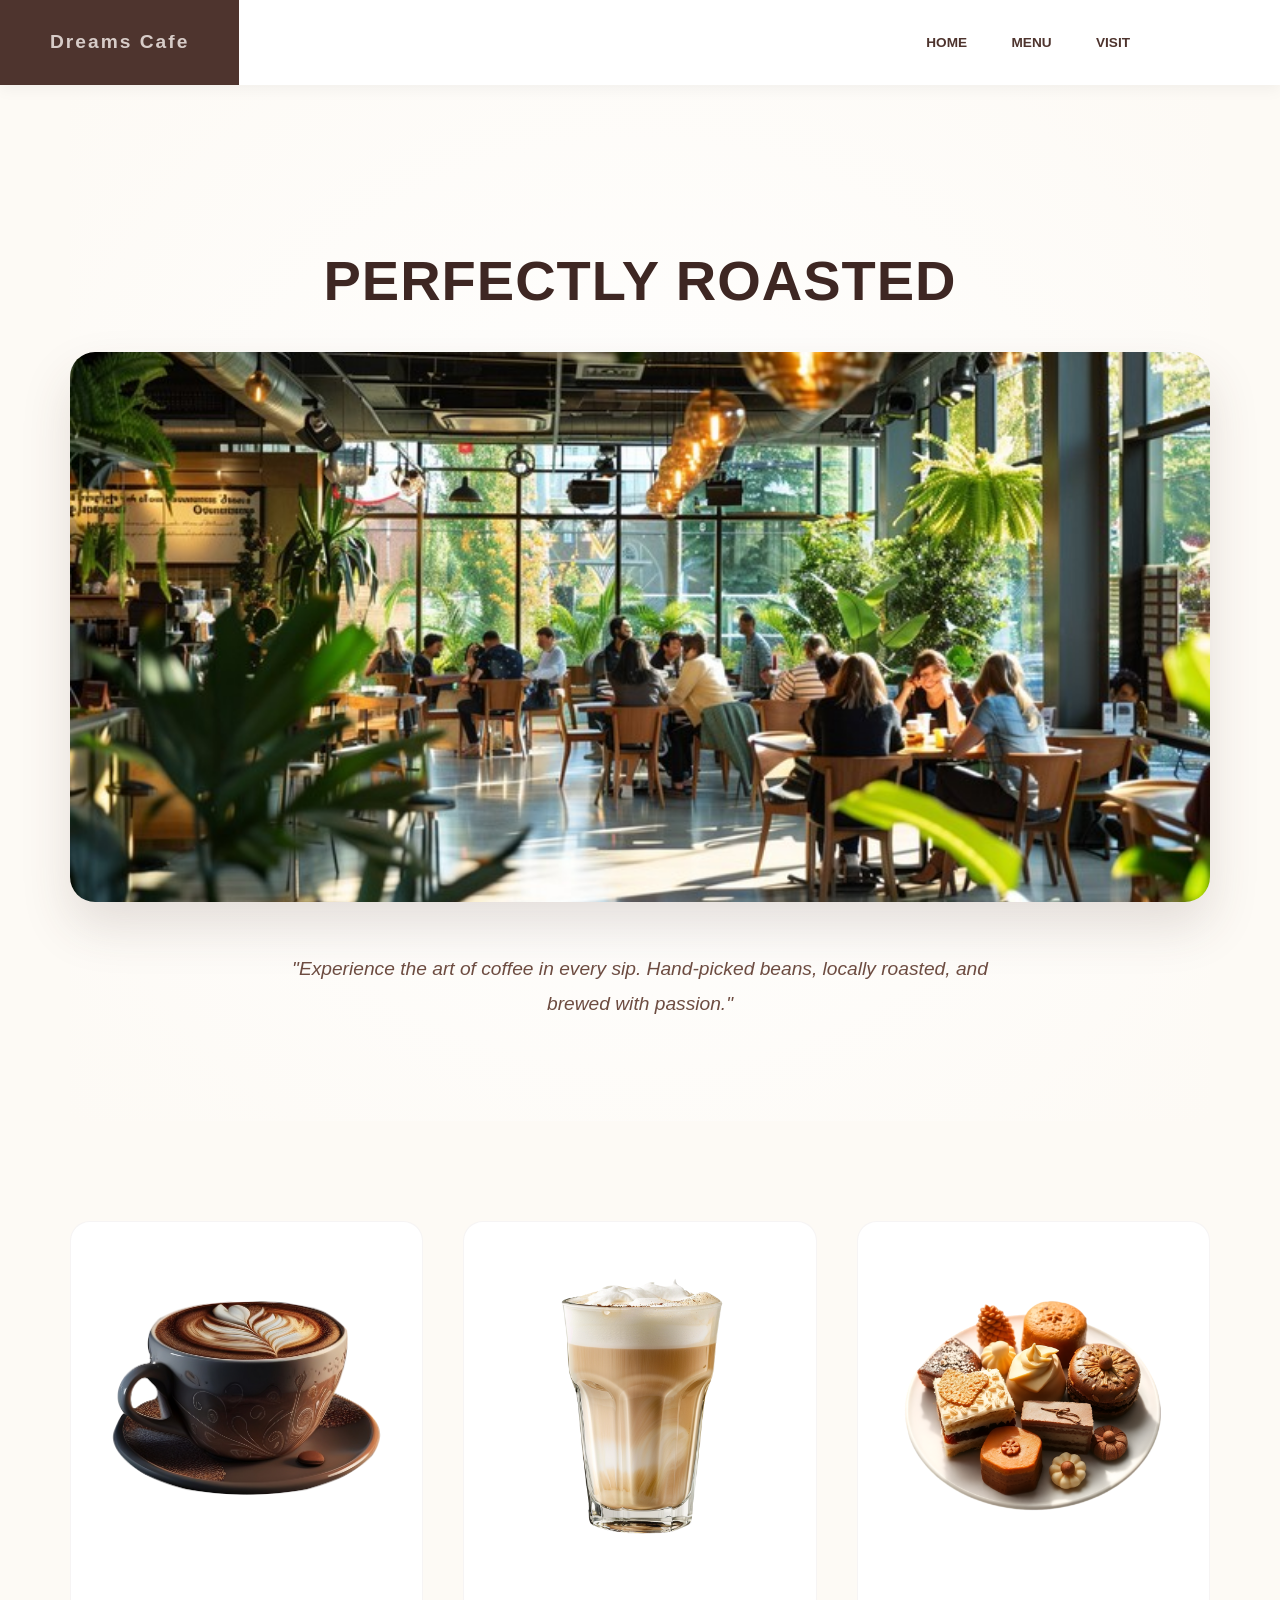
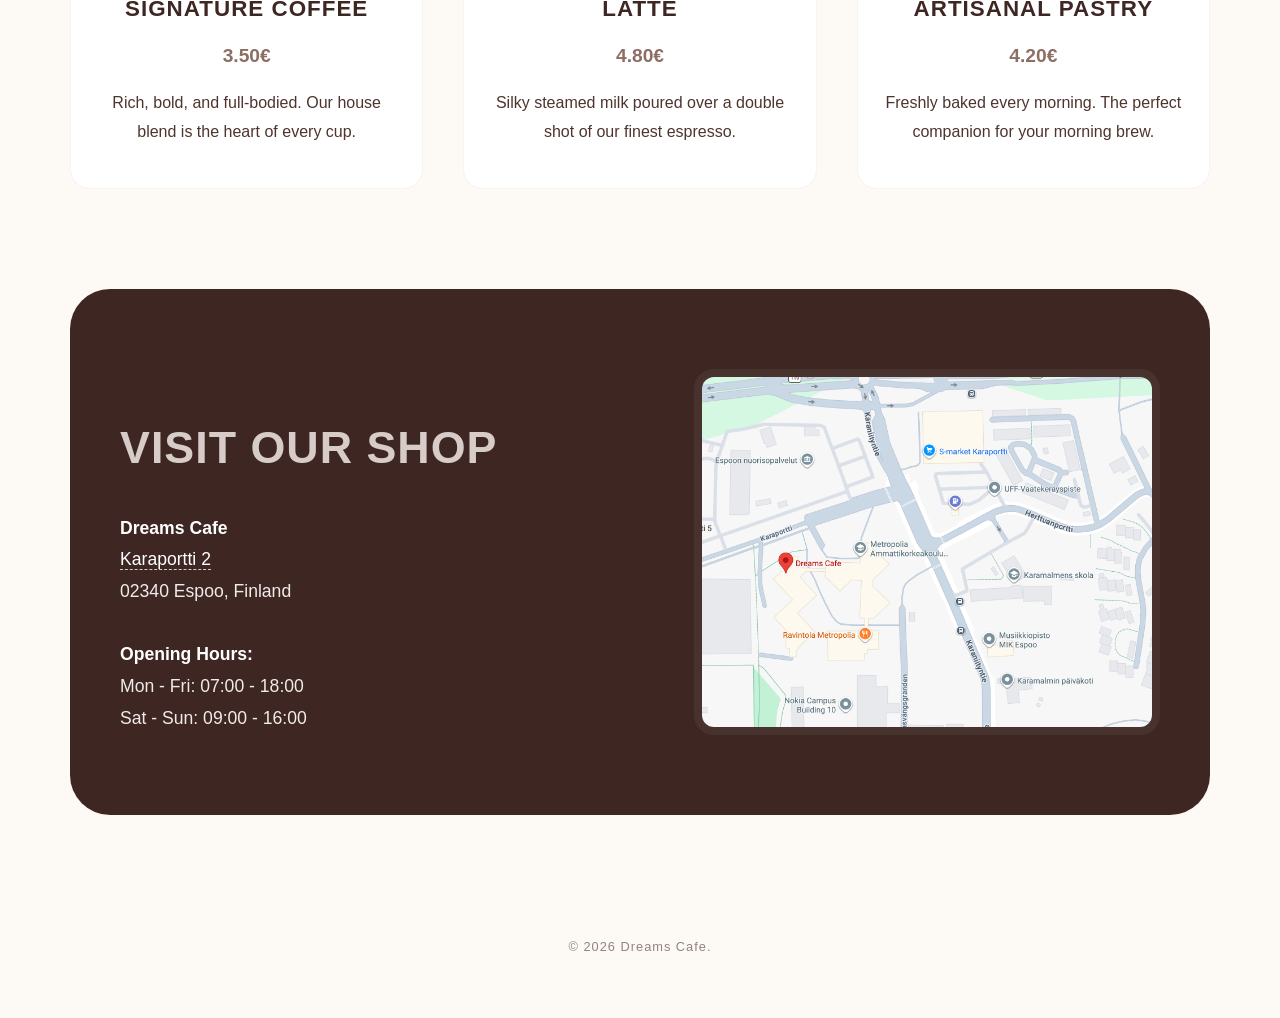
==== commit 6f71aa5f: "update results.html with images and brand fonts" ====
--- a/index.html
+++ b/index.html
@@ -3,9 +3,8 @@
 <head>
     <meta charset="UTF-8">
     <meta name="viewport" content="width=device-width, initial-scale=1.0">
-    <title>Dreams Cafe</title>
+    <title>Bean & Brew - Artisanal Coffee</title>
 
-    <link href="https://fonts.googleapis.com/css2?family=Montserrat:wght@400;600;800&family=Open+Sans:wght@300;400;600&display=swap" rel="stylesheet">
 
     <link rel="stylesheet" href="layout.css">
 </head>
@@ -58,14 +57,15 @@
                 <h2>Visit Our Shop</h2>
                 <div class="address-box">
                     <b>Dreams Cafe</b><br>
-                    <a href="https://www.google.com/maps/search/?api=1&query=Karaportti+2+02340+Espoo" target="_blank"> Karaportti 2</a><br>
+                    <a href="https://www.google.com/maps/search/?api=1&query=Karaportti+2+02340+Espoo" target="_blank">Karaportti 2</a><br>
                     02340 Espoo, Finland<br><br>
                     <b>Opening Hours:</b><br>
                     Mon - Fri: 07:00 - 18:00<br>
                     Sat - Sun: 09:00 - 16:00
                 </div>
             </div>
-            <img src="image/StockCake-Friendly_Barista_Smiling-459748-medium.jpg" alt="Our worker" class="worker-img">
+          <img src="image/Screenshot 2026-03-27 at 15.34.46.png" alt="our worker" class="worker-img">
+
         </section>
 
     </div>
--- a/layout.css
+++ b/layout.css
@@ -1,5 +1,3 @@
-
-
 html { scroll-behavior: smooth; }
 
 body {
@@ -203,7 +201,7 @@
     max-width: 450px;
     height: 350px;
     object-fit: cover;
-    border-radius: 20px;
+    border-radius: 20px; /* Pyöristys tässä */
     margin-left: 50px;
     border: 8px solid rgba(255,255,255,0.05);
 }
@@ -229,13 +227,15 @@
         padding: 40px 20px;
     }
 
-    .map-img { margin-left: 0;
+    /* Korjattu luokan nimi tässä: .map-img -> .worker-img */
+    .worker-img {
+        margin-left: 0;
         margin-top: 40px;
         width: 100%;
-    }
+        border-radius: 20px;
+    }
+
     .hero-title {
         font-size: 2.5rem;
     }
-}
-
-
+}
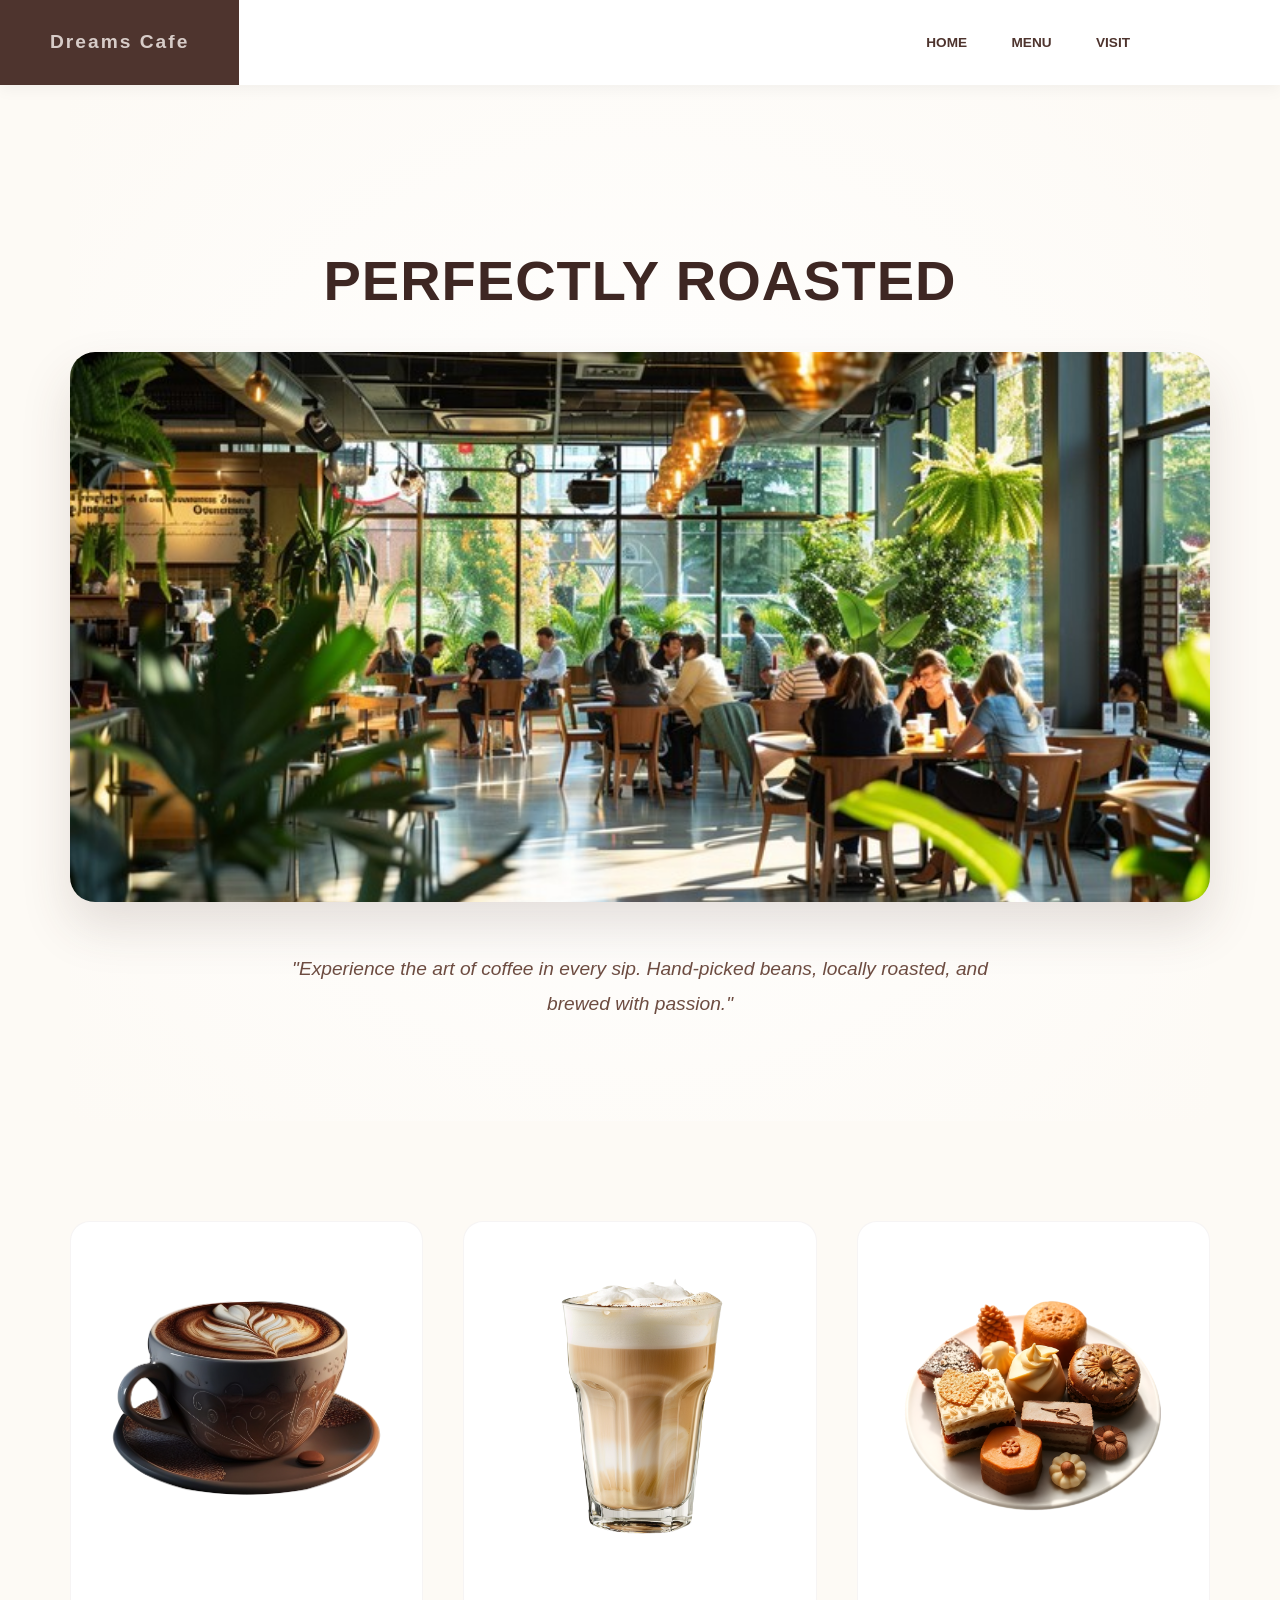
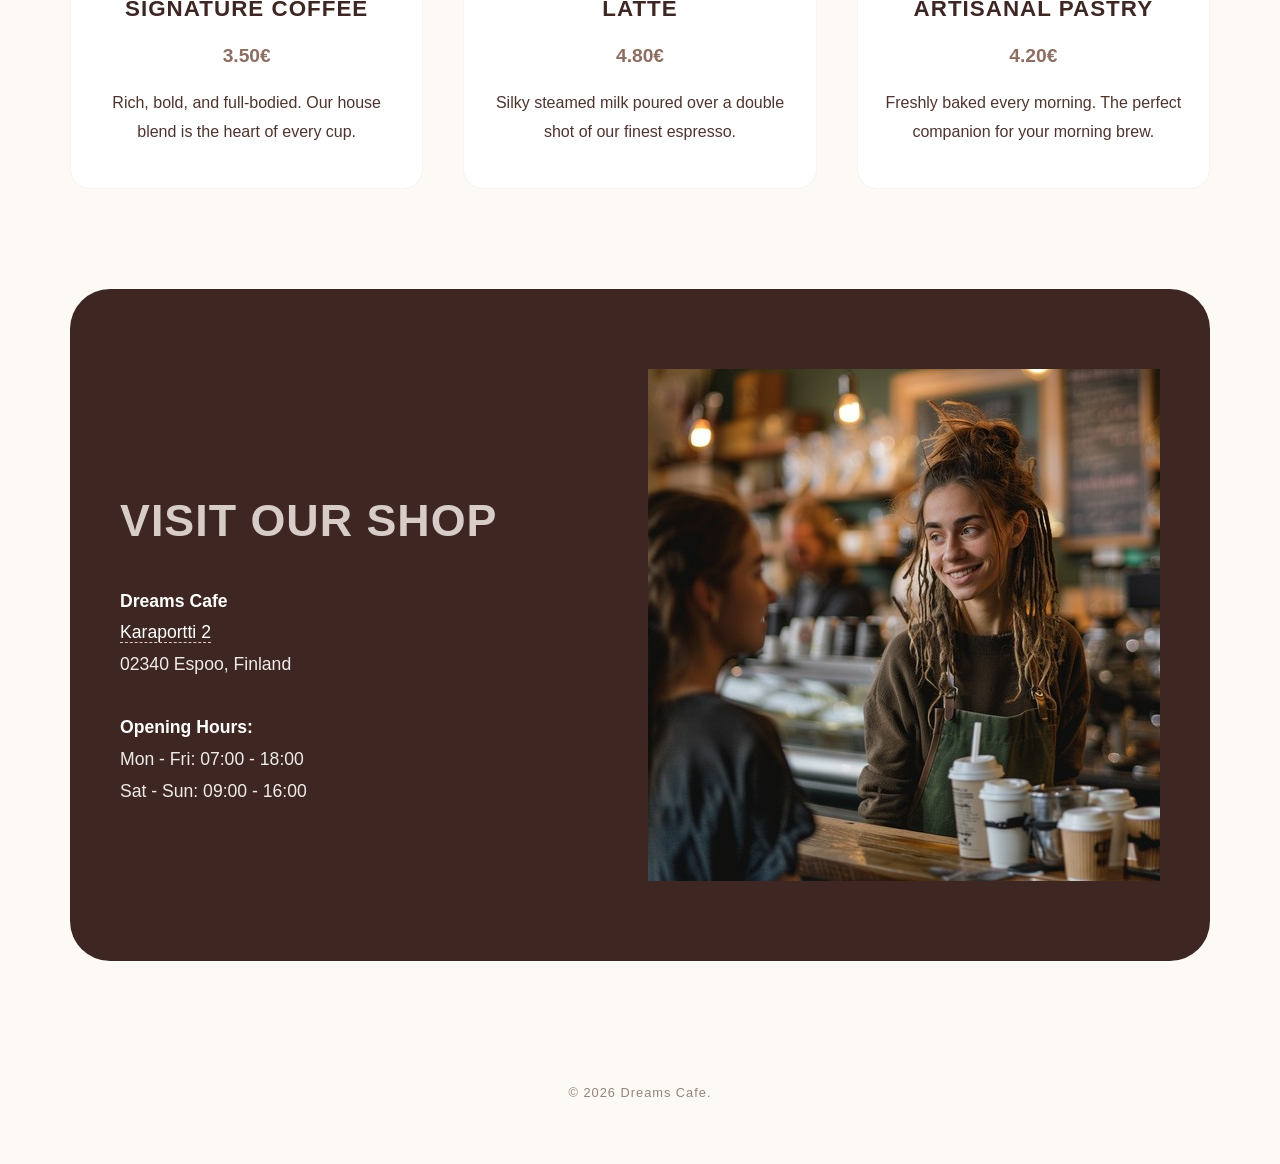
==== commit d1592d48: "update results.html with images and brand fonts" ====
--- a/index.html
+++ b/index.html
@@ -64,8 +64,7 @@
                     Sat - Sun: 09:00 - 16:00
                 </div>
             </div>
-          <img src="image/Screenshot 2026-03-27 at 15.34.46.png" alt="our worker" class="worker-img">
-
+            <img src="image/StockCake-Friendly_Barista_Smiling-459748-medium.jpg" alt="Our worker" class="map-img">
         </section>
 
     </div>
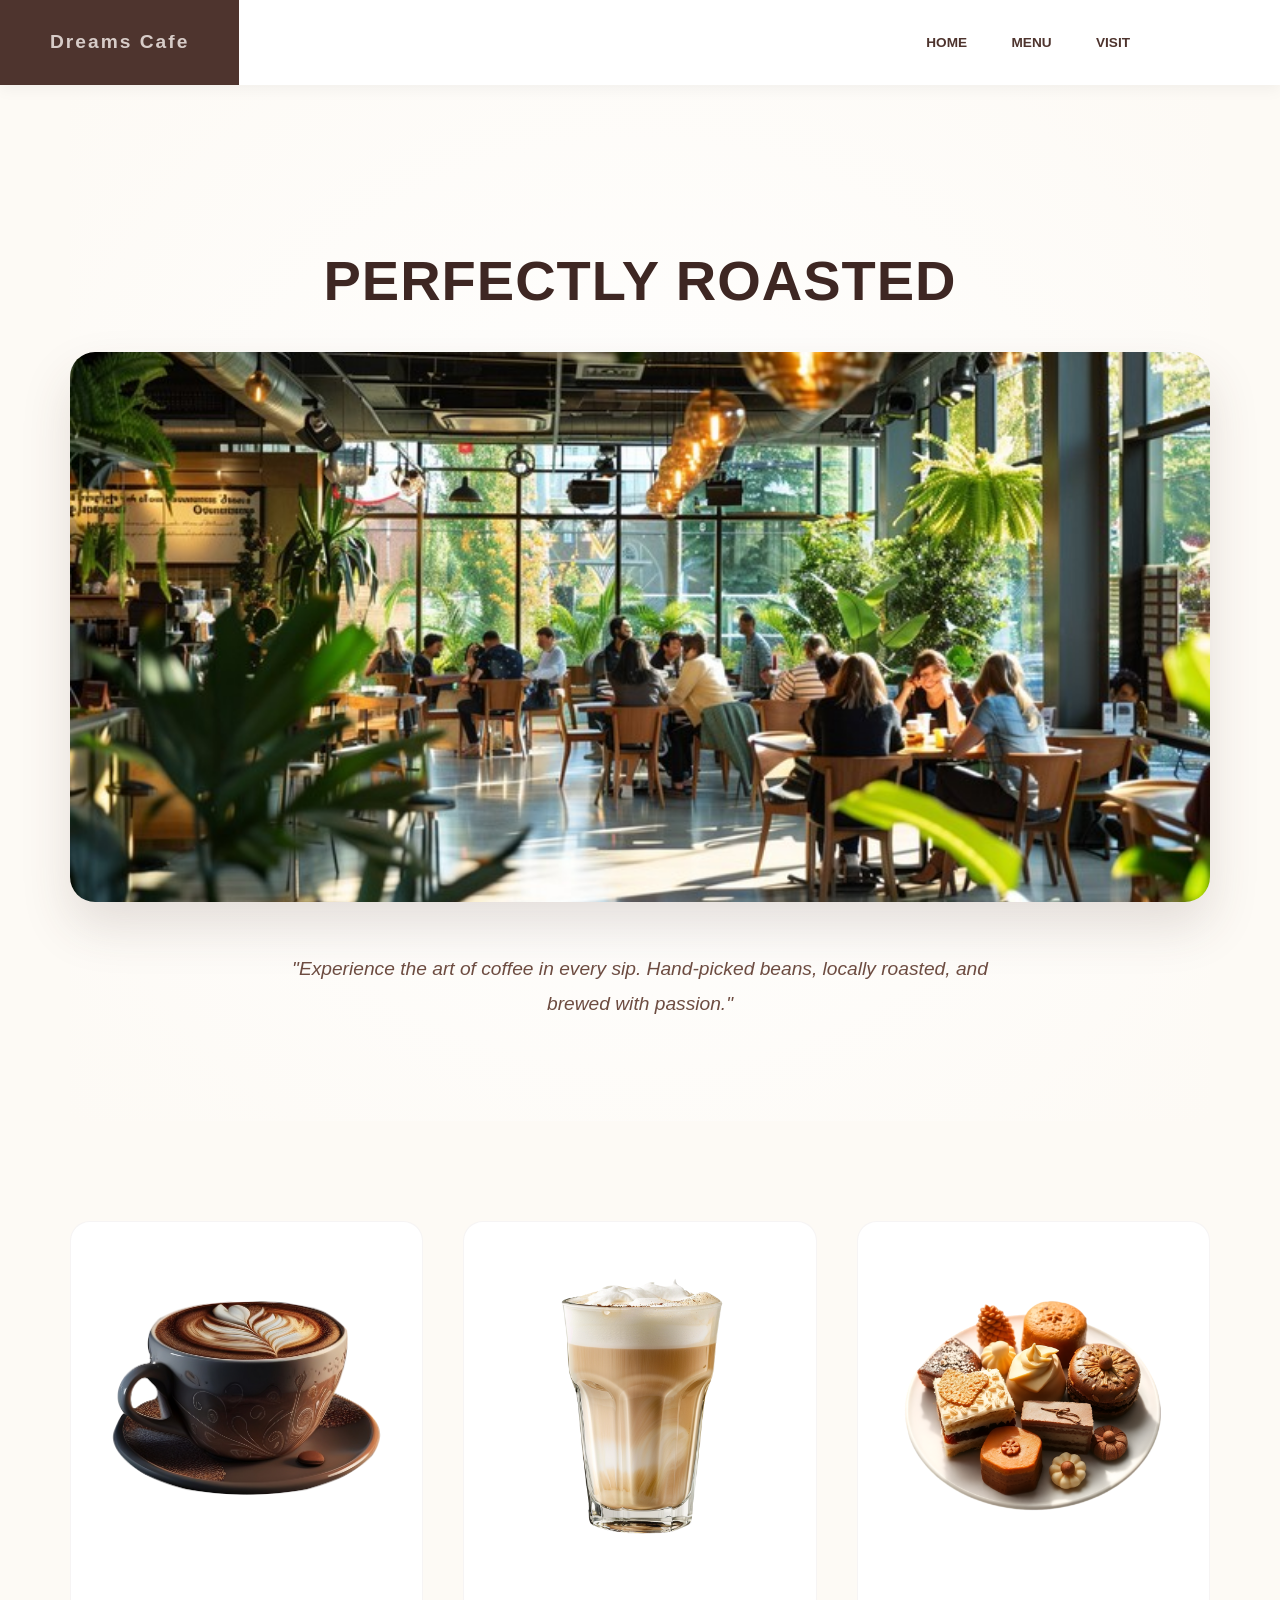
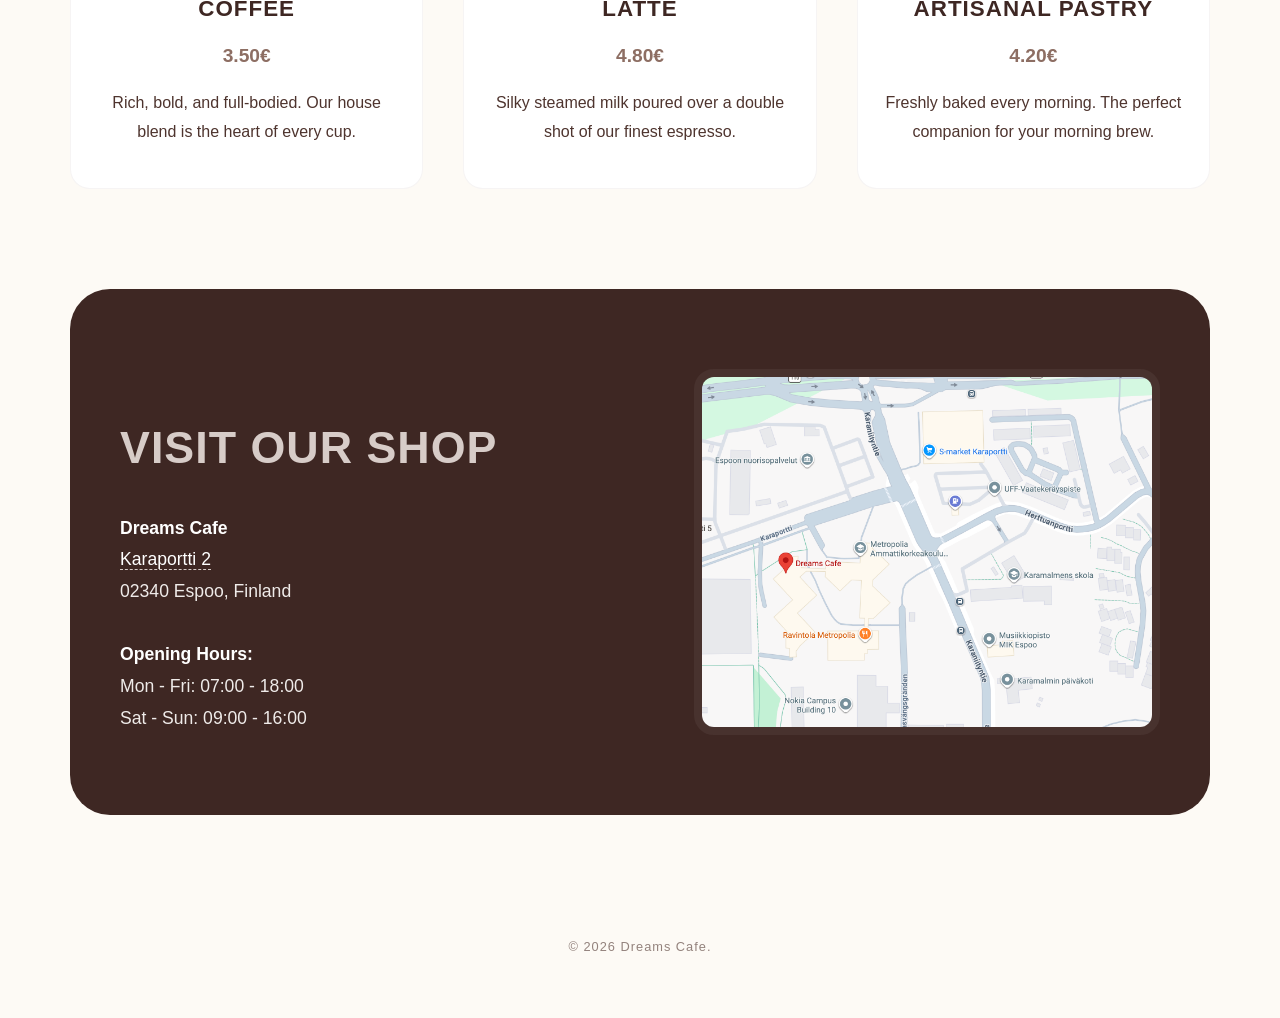
==== commit 7717e94e: "Merge remote-tracking branch 'origin/main' # Conflicts: #	index.html" ====
--- a/index.html
+++ b/index.html
@@ -1,77 +1,78 @@
-<!DOCTYPE html>
-<html lang="fi">
-<head>
-    <meta charset="UTF-8">
-    <meta name="viewport" content="width=device-width, initial-scale=1.0">
-    <title>Bean & Brew - Artisanal Coffee</title>
+    <!DOCTYPE html>
+    <html lang="fi">
+    <head>
+        <meta charset="UTF-8">
+        <meta name="viewport" content="width=device-width, initial-scale=1.0">
+        <title>Dreams Cafe</title>
 
+        <link href="https://https://fonts.googleapis.com/css2?family=Montserrat:wght@700;800&family=Open+Sans:wght@400;600&display=swap" rel="stylesheet">
 
-    <link rel="stylesheet" href="layout.css">
-</head>
-<body>
+        <link rel="stylesheet" href="layout.css">
+    </head>
+    <body>
 
-    <header>
-        <div class="logo-section">Dreams Cafe</div>
-        <nav>
-            <a href="#home">HOME</a>
-            <a href="#products">MENU</a>
-            <a href="#contact">VISIT</a>
-        </nav>
-    </header>
+        <header>
+            <div class="logo-section">Dreams Cafe</div>
+            <nav>
+                <a href="#home">HOME</a>
+                <a href="#products">MENU</a>
+                <a href="#contact">VISIT</a>
+            </nav>
+        </header>
 
-    <div class="container">
+        <div class="container">
 
-        <section id="home" class="home-section">
-            <h1 class="hero-title">Perfectly Roasted</h1>
-            <div class="img-wrapper">
-                <img src="image/StockCake-Bustling_Coffee_Shop-832992-medium.jpg" alt="Fresh Coffee">
-            </div>
-            <p class="description-text">
-                "Experience the art of coffee in every sip. Hand-picked beans, locally roasted, and brewed with passion."
-            </p>
-        </section>
+            <section id="home" class="home-section">
+                <h1 class="hero-title">Perfectly Roasted</h1>
+                <div class="img-wrapper">
+                    <img src="image/StockCake-Bustling_Coffee_Shop-832992-medium.jpg" alt="Fresh Coffee">
+                </div>
+                <p class="description-text">
+                    "Experience the art of coffee in every sip. Hand-picked beans, locally roasted, and brewed with passion."
+                </p>
+            </section>
 
-        <section id="products" class="products-section">
-            <div class="product-card">
-                <img src="image/vecteezy_3d-realistic-coffee-cup-coffee-cup-cartoon_21049268.png" alt="Coffee">
-                <h3>Signature Coffee</h3>
-                <span class="price">3.50€</span>
-                <p>Rich, bold, and full-bodied. Our house blend is the heart of every cup.</p>
-            </div>
-            <div class="product-card">
-                <img src="image/vecteezy_creamy-latte-coffee-drink-in-glass_55181079.png" alt="Latte">
-                <h3>Latte</h3>
-                <span class="price">4.80€</span>
-                <p>Silky steamed milk poured over a double shot of our finest espresso.</p>
-            </div>
-            <div class="product-card">
-                <img src="image/vecteezy_artisan-pastries-beautifully-arranged-cakes-and-sweets_57127421.png" alt="Pastry">
-                <h3>Artisanal Pastry</h3>
-                <span class="price">4.20€</span>
-                <p>Freshly baked every morning. The perfect companion for your morning brew.</p>
-            </div>
-        </section>
+            <section id="products" class="products-section">
+                <div class="product-card">
+                    <img src="image/vecteezy_3d-realistic-coffee-cup-coffee-cup-cartoon_21049268.png" alt="Coffee">
+                    <h3>Coffee</h3>
+                    <span class="price">3.50€</span>
+                    <p>Rich, bold, and full-bodied. Our house blend is the heart of every cup.</p>
+                </div>
+                <div class="product-card">
+                    <img src="image/vecteezy_creamy-latte-coffee-drink-in-glass_55181079.png" alt="Latte">
+                    <h3>Latte</h3>
+                    <span class="price">4.80€</span>
+                    <p>Silky steamed milk poured over a double shot of our finest espresso.</p>
+                </div>
+                <div class="product-card">
+                    <img src="image/vecteezy_artisan-pastries-beautifully-arranged-cakes-and-sweets_57127421.png" alt="Pastry">
+                    <h3>Artisanal Pastry</h3>
+                    <span class="price">4.20€</span>
+                    <p>Freshly baked every morning. The perfect companion for your morning brew.</p>
+                </div>
+            </section>
 
-        <section id="contact" class="contact-section">
-            <div class="contact-details">
-                <h2>Visit Our Shop</h2>
-                <div class="address-box">
-                    <b>Dreams Cafe</b><br>
-                    <a href="https://www.google.com/maps/search/?api=1&query=Karaportti+2+02340+Espoo" target="_blank">Karaportti 2</a><br>
-                    02340 Espoo, Finland<br><br>
-                    <b>Opening Hours:</b><br>
-                    Mon - Fri: 07:00 - 18:00<br>
-                    Sat - Sun: 09:00 - 16:00
+            <section id="contact" class="contact-section">
+                <div class="contact-details">
+                    <h2>Visit Our Shop</h2>
+                    <div class="address-box">
+                        <b>Dreams Cafe</b><br>
+                        <a href="https://www.google.com/maps/search/?api=1&query=Karaportti+2+02340+Espoo" target="_blank"> Karaportti 2</a><br>
+                        02340 Espoo, Finland<br><br>
+                        <b>Opening Hours:</b><br>
+                        Mon - Fri: 07:00 - 18:00<br>
+                        Sat - Sun: 09:00 - 16:00
+                    </div>
                 </div>
-            </div>
-            <img src="image/StockCake-Friendly_Barista_Smiling-459748-medium.jpg" alt="Our worker" class="map-img">
-        </section>
+                <img src="image/Screenshot 2026-03-27 at 15.34.46.png" alt="Our worker" class="worker-img">
+            </section>
 
-    </div>
+        </div>
 
-    <footer>
-        © 2026 Dreams Cafe.
-    </footer>
+        <footer>
+            © 2026 Dreams Cafe.
+        </footer>
 
-</body>
-</html>+    </body>
+    </html>
--- a/layout.css
+++ b/layout.css
@@ -201,7 +201,7 @@
     max-width: 450px;
     height: 350px;
     object-fit: cover;
-    border-radius: 20px; /* Pyöristys tässä */
+    border-radius: 20px;
     margin-left: 50px;
     border: 8px solid rgba(255,255,255,0.05);
 }
@@ -227,7 +227,7 @@
         padding: 40px 20px;
     }
 
-    /* Korjattu luokan nimi tässä: .map-img -> .worker-img */
+
     .worker-img {
         margin-left: 0;
         margin-top: 40px;
